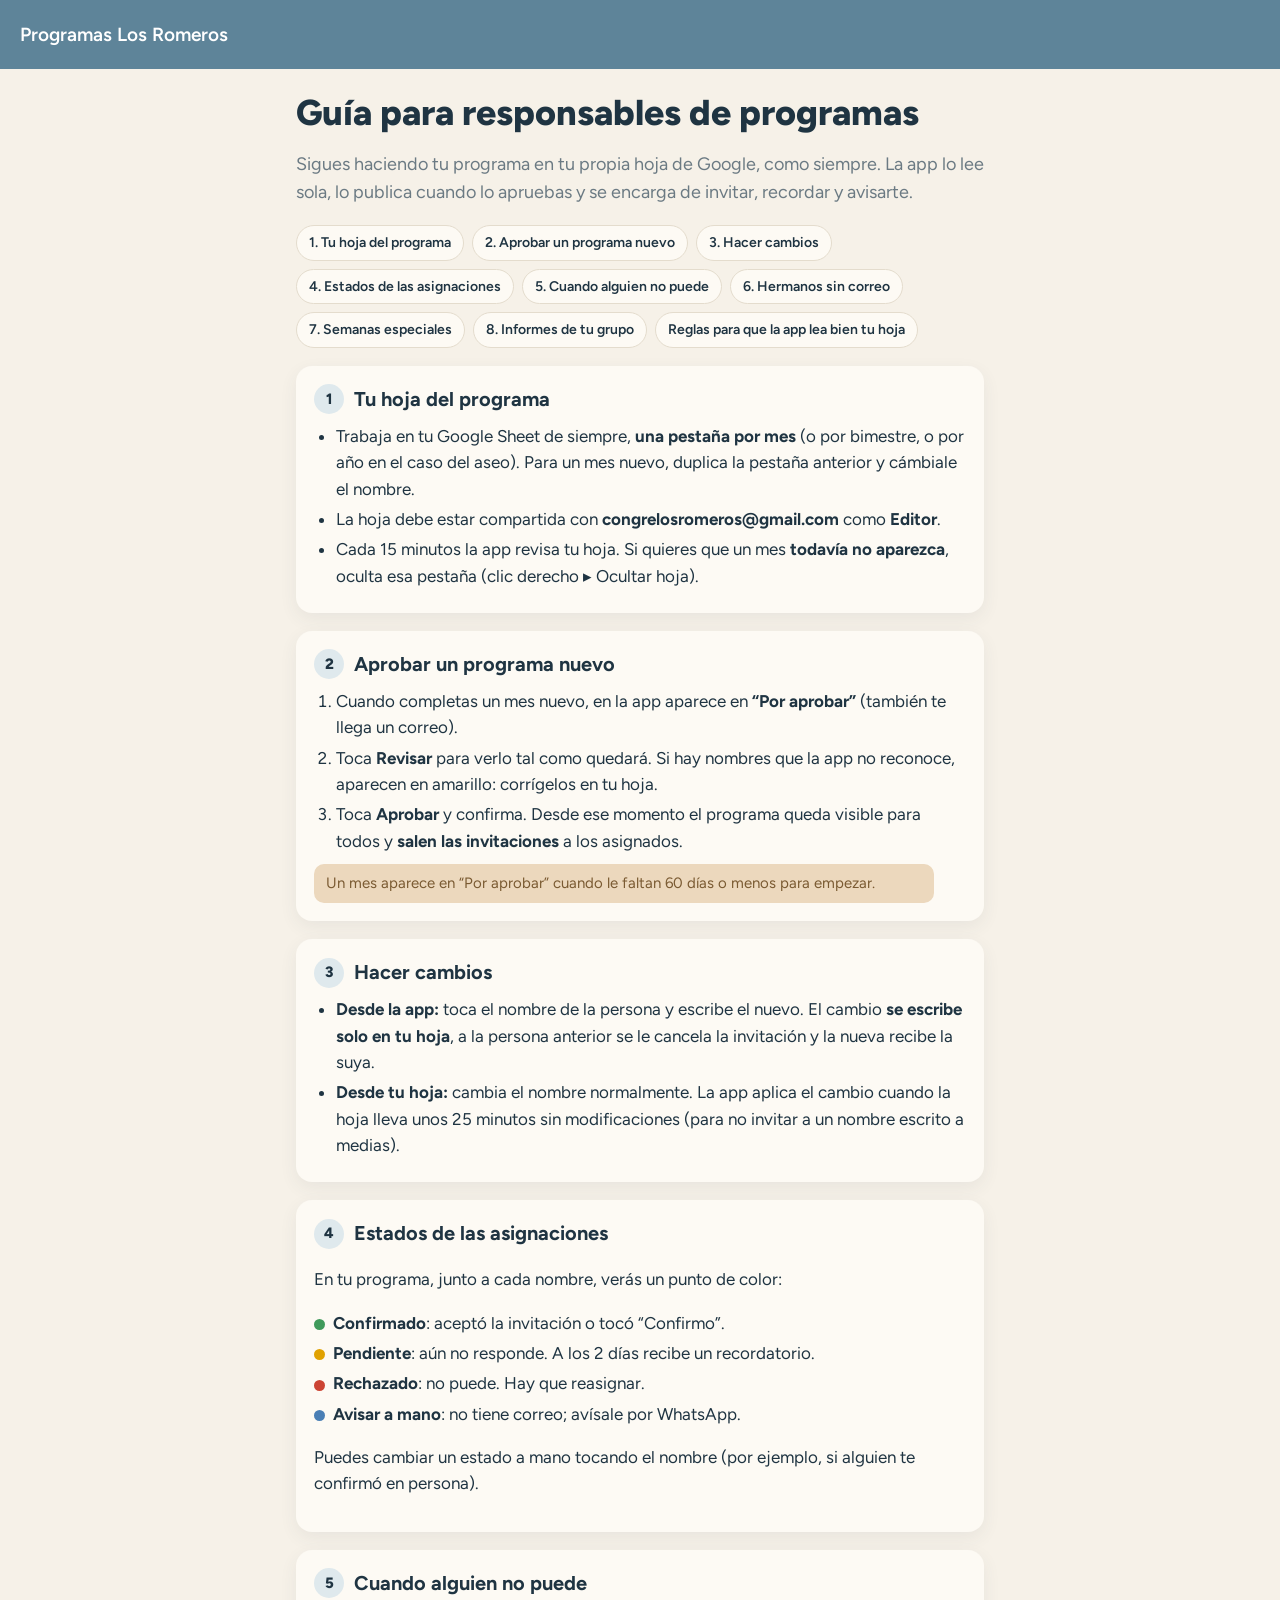
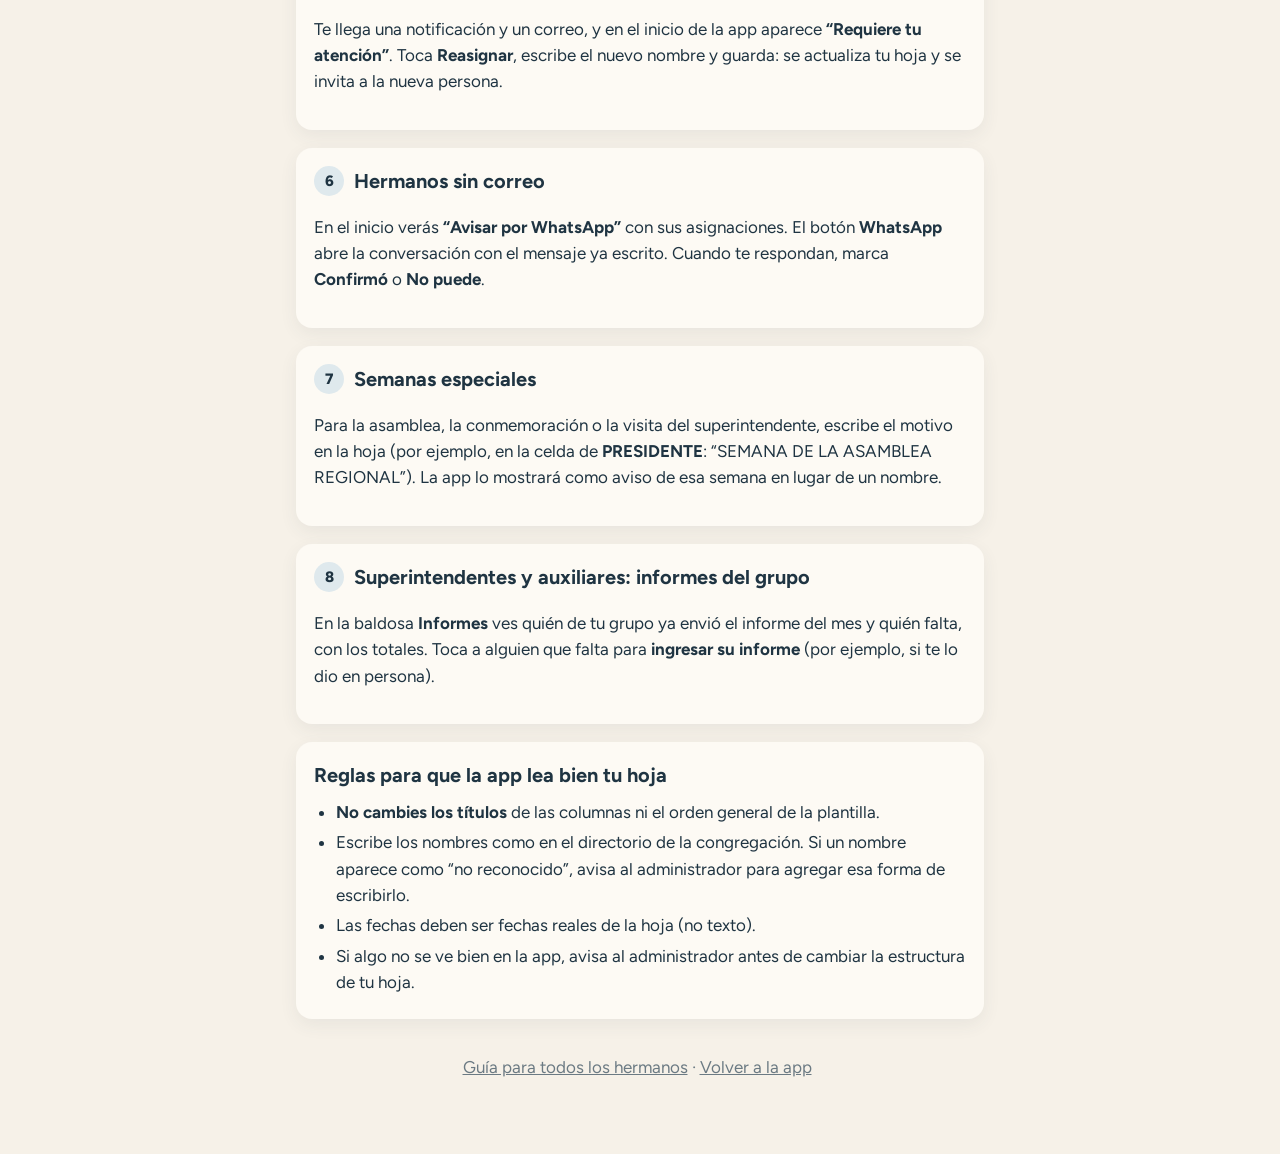
==== web/guia-responsables.html @ 1dd7eee6 "Recordatorio del informe los días 1, 5 y 10; guías para hermanos y responsables Co-Authored-By: Clau" ====
<!doctype html>
<html lang="es">
<head>
  <meta charset="utf-8">
  <meta name="viewport" content="width=device-width, initial-scale=1, viewport-fit=cover">
  <title>Guía para responsables · Programas Los Romeros</title>
  <meta name="robots" content="noindex">
  <link rel="icon" href="icons/icon.svg" type="image/svg+xml">
  <link rel="stylesheet" href="https://fonts.googleapis.com/css2?family=Figtree:wght@400;600;800&display=swap">
  <link rel="stylesheet" href="guia.css">
</head>
<body>
  <header><a href="./">Programas Los Romeros</a></header>
  <main>
    <h1>Guía para responsables de programas</h1>
    <p class="intro">Sigues haciendo tu programa en tu propia hoja de Google, como siempre. La app lo lee sola, lo publica cuando lo apruebas y se encarga de invitar, recordar y avisarte.</p>

    <nav class="indice" aria-label="Contenido">
      <a href="#hoja">1. Tu hoja del programa</a>
      <a href="#aprobar">2. Aprobar un programa nuevo</a>
      <a href="#cambios">3. Hacer cambios</a>
      <a href="#estados">4. Estados de las asignaciones</a>
      <a href="#rechazos">5. Cuando alguien no puede</a>
      <a href="#whatsapp">6. Hermanos sin correo</a>
      <a href="#especiales">7. Semanas especiales</a>
      <a href="#informes">8. Informes de tu grupo</a>
      <a href="#reglas">Reglas para que la app lea bien tu hoja</a>
    </nav>

    <section id="hoja">
      <h2><span class="n">1</span>Tu hoja del programa</h2>
      <ul>
        <li>Trabaja en tu Google Sheet de siempre, <strong>una pestaña por mes</strong> (o por bimestre, o por año en el caso del aseo). Para un mes nuevo, duplica la pestaña anterior y cámbiale el nombre.</li>
        <li>La hoja debe estar compartida con <strong>congrelosromeros@gmail.com</strong> como <strong>Editor</strong>.</li>
        <li>Cada 15 minutos la app revisa tu hoja. Si quieres que un mes <strong>todavía no aparezca</strong>, oculta esa pestaña (clic derecho ▸ Ocultar hoja).</li>
      </ul>
    </section>

    <section id="aprobar">
      <h2><span class="n">2</span>Aprobar un programa nuevo</h2>
      <ol>
        <li>Cuando completas un mes nuevo, en la app aparece en <strong>“Por aprobar”</strong> (también te llega un correo).</li>
        <li>Toca <strong>Revisar</strong> para verlo tal como quedará. Si hay nombres que la app no reconoce, aparecen en amarillo: corrígelos en tu hoja.</li>
        <li>Toca <strong>Aprobar</strong> y confirma. Desde ese momento el programa queda visible para todos y <strong>salen las invitaciones</strong> a los asignados.</li>
      </ol>
      <p class="nota">Un mes aparece en “Por aprobar” cuando le faltan 60 días o menos para empezar.</p>
    </section>

    <section id="cambios">
      <h2><span class="n">3</span>Hacer cambios</h2>
      <ul>
        <li><strong>Desde la app:</strong> toca el nombre de la persona y escribe el nuevo. El cambio <strong>se escribe solo en tu hoja</strong>, a la persona anterior se le cancela la invitación y la nueva recibe la suya.</li>
        <li><strong>Desde tu hoja:</strong> cambia el nombre normalmente. La app aplica el cambio cuando la hoja lleva unos 25 minutos sin modificaciones (para no invitar a un nombre escrito a medias).</li>
      </ul>
    </section>

    <section id="estados">
      <h2><span class="n">4</span>Estados de las asignaciones</h2>
      <p>En tu programa, junto a cada nombre, verás un punto de color:</p>
      <ul class="estados">
        <li><i class="p ok"></i><strong>Confirmado</strong>: aceptó la invitación o tocó “Confirmo”.</li>
        <li><i class="p pend"></i><strong>Pendiente</strong>: aún no responde. A los 2 días recibe un recordatorio.</li>
        <li><i class="p rech"></i><strong>Rechazado</strong>: no puede. Hay que reasignar.</li>
        <li><i class="p manual"></i><strong>Avisar a mano</strong>: no tiene correo; avísale por WhatsApp.</li>
      </ul>
      <p>Puedes cambiar un estado a mano tocando el nombre (por ejemplo, si alguien te confirmó en persona).</p>
    </section>

    <section id="rechazos">
      <h2><span class="n">5</span>Cuando alguien no puede</h2>
      <p>Te llega una notificación y un correo, y en el inicio de la app aparece <strong>“Requiere tu atención”</strong>. Toca <strong>Reasignar</strong>, escribe el nuevo nombre y guarda: se actualiza tu hoja y se invita a la nueva persona.</p>
    </section>

    <section id="whatsapp">
      <h2><span class="n">6</span>Hermanos sin correo</h2>
      <p>En el inicio verás <strong>“Avisar por WhatsApp”</strong> con sus asignaciones. El botón <strong>WhatsApp</strong> abre la conversación con el mensaje ya escrito. Cuando te respondan, marca <strong>Confirmó</strong> o <strong>No puede</strong>.</p>
    </section>

    <section id="especiales">
      <h2><span class="n">7</span>Semanas especiales</h2>
      <p>Para la asamblea, la conmemoración o la visita del superintendente, escribe el motivo en la hoja (por ejemplo, en la celda de <strong>PRESIDENTE</strong>: “SEMANA DE LA ASAMBLEA REGIONAL”). La app lo mostrará como aviso de esa semana en lugar de un nombre.</p>
    </section>

    <section id="informes">
      <h2><span class="n">8</span>Superintendentes y auxiliares: informes del grupo</h2>
      <p>En la baldosa <strong>Informes</strong> ves quién de tu grupo ya envió el informe del mes y quién falta, con los totales. Toca a alguien que falta para <strong>ingresar su informe</strong> (por ejemplo, si te lo dio en persona).</p>
    </section>

    <section id="reglas">
      <h2>Reglas para que la app lea bien tu hoja</h2>
      <ul>
        <li><strong>No cambies los títulos</strong> de las columnas ni el orden general de la plantilla.</li>
        <li>Escribe los nombres como en el directorio de la congregación. Si un nombre aparece como “no reconocido”, avisa al administrador para agregar esa forma de escribirlo.</li>
        <li>Las fechas deben ser fechas reales de la hoja (no texto).</li>
        <li>Si algo no se ve bien en la app, avisa al administrador antes de cambiar la estructura de tu hoja.</li>
      </ul>
    </section>

    <p class="volver"><a href="guia.html">Guía para todos los hermanos</a> · <a href="./">Volver a la app</a></p>
  </main>
</body>
</html>
---- web/guia.css ----
:root {
  --paper: #f6f1e8; --surface: #fdfaf4; --ink: #1f3442; --muted: #6b7a83; --line: #e4dccd;
  --hero: #5e8499; --soft: #dfe9ed; --beige: #ecd8bd; --beige-ink: #7a5a32;
}
@media (prefers-color-scheme: dark) {
  :root { --paper: #141b20; --surface: #1c252c; --ink: #e8eef2; --muted: #9cabb4; --line: #2d3a44; --hero: #34505f; --soft: #23343e; --beige: #4a3c2a; --beige-ink: #ecd3ae; }
}
* { box-sizing: border-box; }
body { margin: 0; background: var(--paper); color: var(--ink); font-family: "Figtree", system-ui, sans-serif; font-size: 17px; line-height: 1.55; }
header { background: var(--hero); padding: 20px; font-size: 19px; font-weight: 600; }
header a { color: #fff; text-decoration: none; }
main { max-width: 720px; margin: 0 auto; padding: 24px 16px 56px; display: flex; flex-direction: column; gap: 18px; }
h1 { font-size: clamp(28px, 7vw, 36px); font-weight: 800; line-height: 1.1; margin: 0; text-wrap: balance; }
.intro { margin: 0; color: var(--muted); font-size: 18px; max-width: 60ch; }
.indice { display: flex; flex-wrap: wrap; gap: 8px; }
.indice a { background: var(--surface); border: 1px solid var(--line); border-radius: 999px; padding: 6px 12px; font-size: 14px; font-weight: 600; color: var(--ink); text-decoration: none; }
section { background: var(--surface); border-radius: 16px; padding: 18px; box-shadow: 0 6px 18px rgba(55, 70, 80, .07); scroll-margin-top: 12px; }
h2 { margin: 0 0 8px; font-size: 20px; display: flex; align-items: center; gap: 10px; }
h3 { margin: 0 0 4px; font-size: 16px; }
.n { width: 30px; height: 30px; border-radius: 50%; background: var(--soft); display: inline-grid; place-items: center; font-size: 15px; font-weight: 800; flex: none; }
p, li { max-width: 62ch; }
ol, ul { padding-left: 22px; margin: 6px 0; }
li { margin: 4px 0; }
.nota { background: var(--beige); color: var(--beige-ink); border-radius: 10px; padding: 8px 12px; font-size: 15px; margin: 10px 0 0; }
.dos { display: grid; grid-template-columns: 1fr; gap: 10px; }
@media (min-width: 600px) { .dos { grid-template-columns: 1fr 1fr; } }
.caja { border: 1px solid var(--line); border-radius: 12px; padding: 12px 14px; }
.estados { list-style: none; padding: 0; }
.p { display: inline-block; width: 11px; height: 11px; border-radius: 50%; margin-right: 8px; vertical-align: middle; }
.p.ok { background: #3f9a5a; } .p.pend { background: #e0a100; } .p.rech { background: #cc4433; } .p.manual { background: #4a7fb5; }
.volver { text-align: center; color: var(--muted); }
.volver a { color: inherit; }
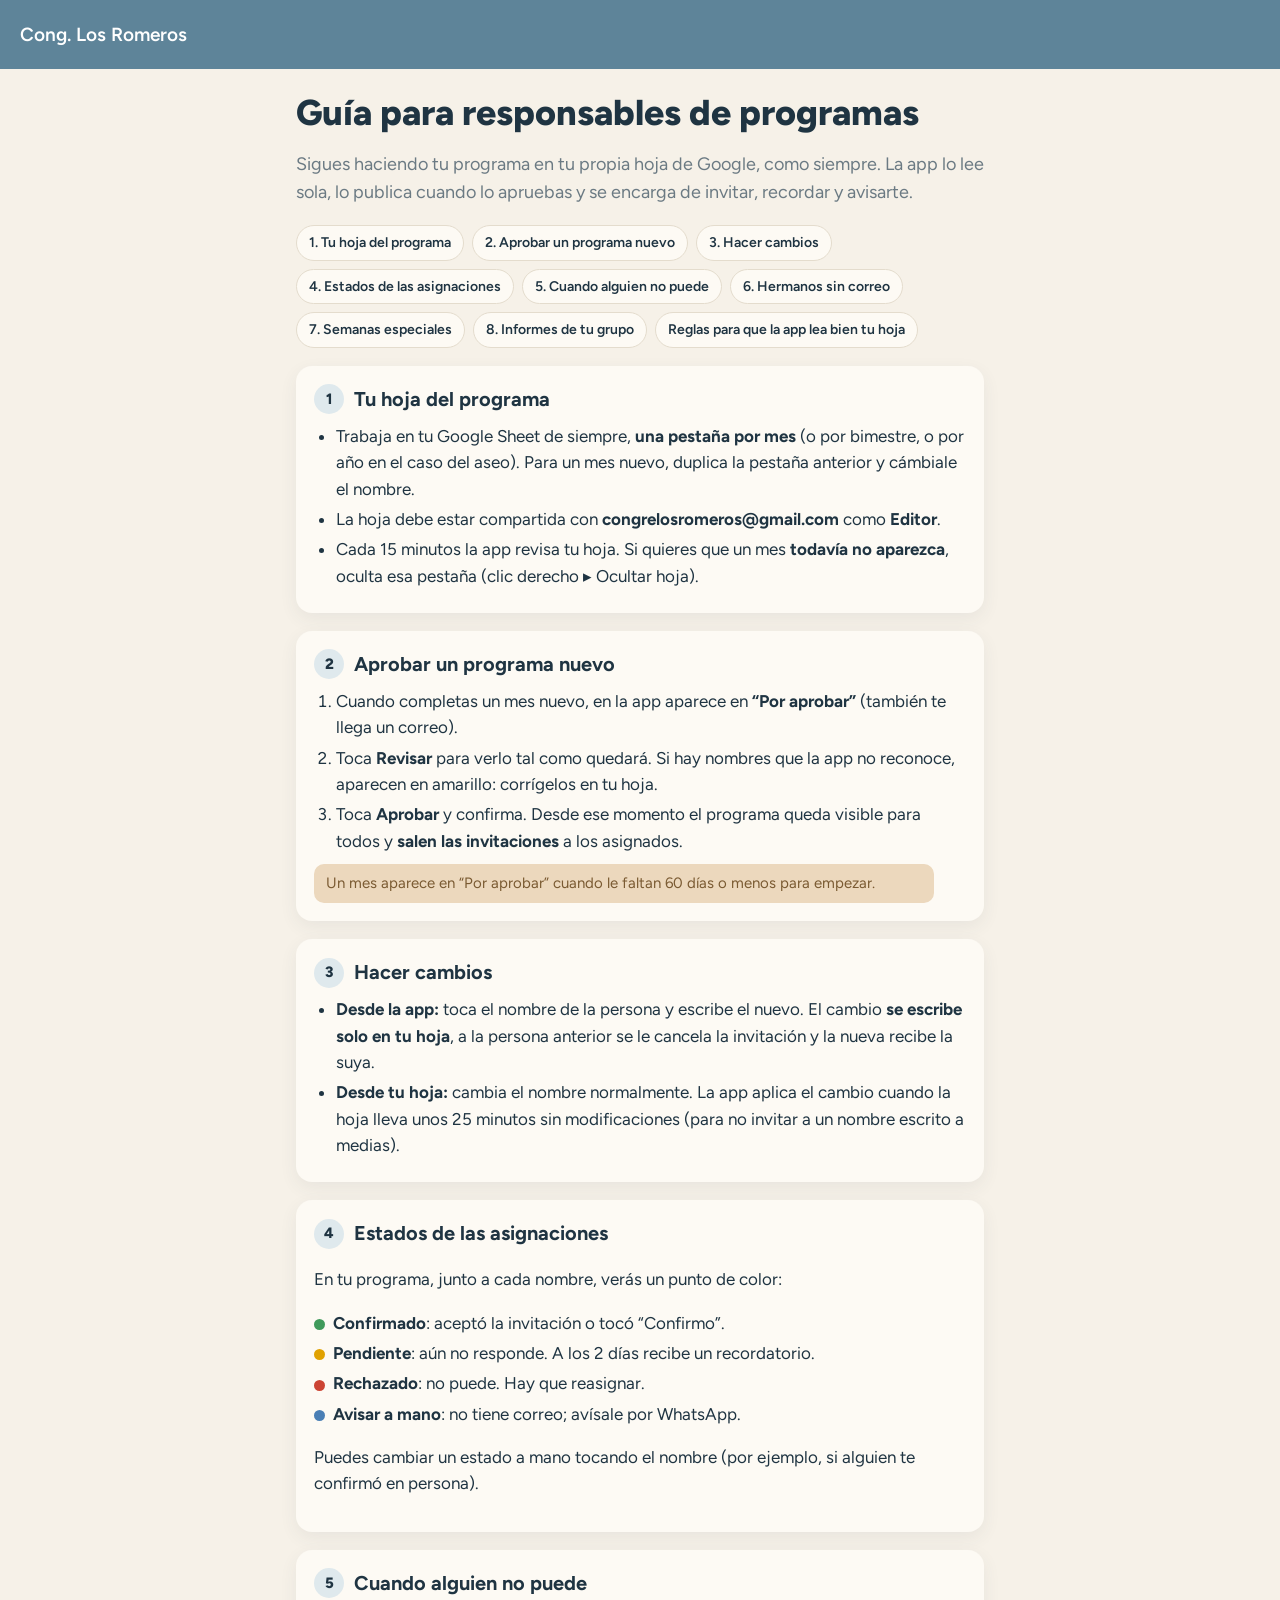
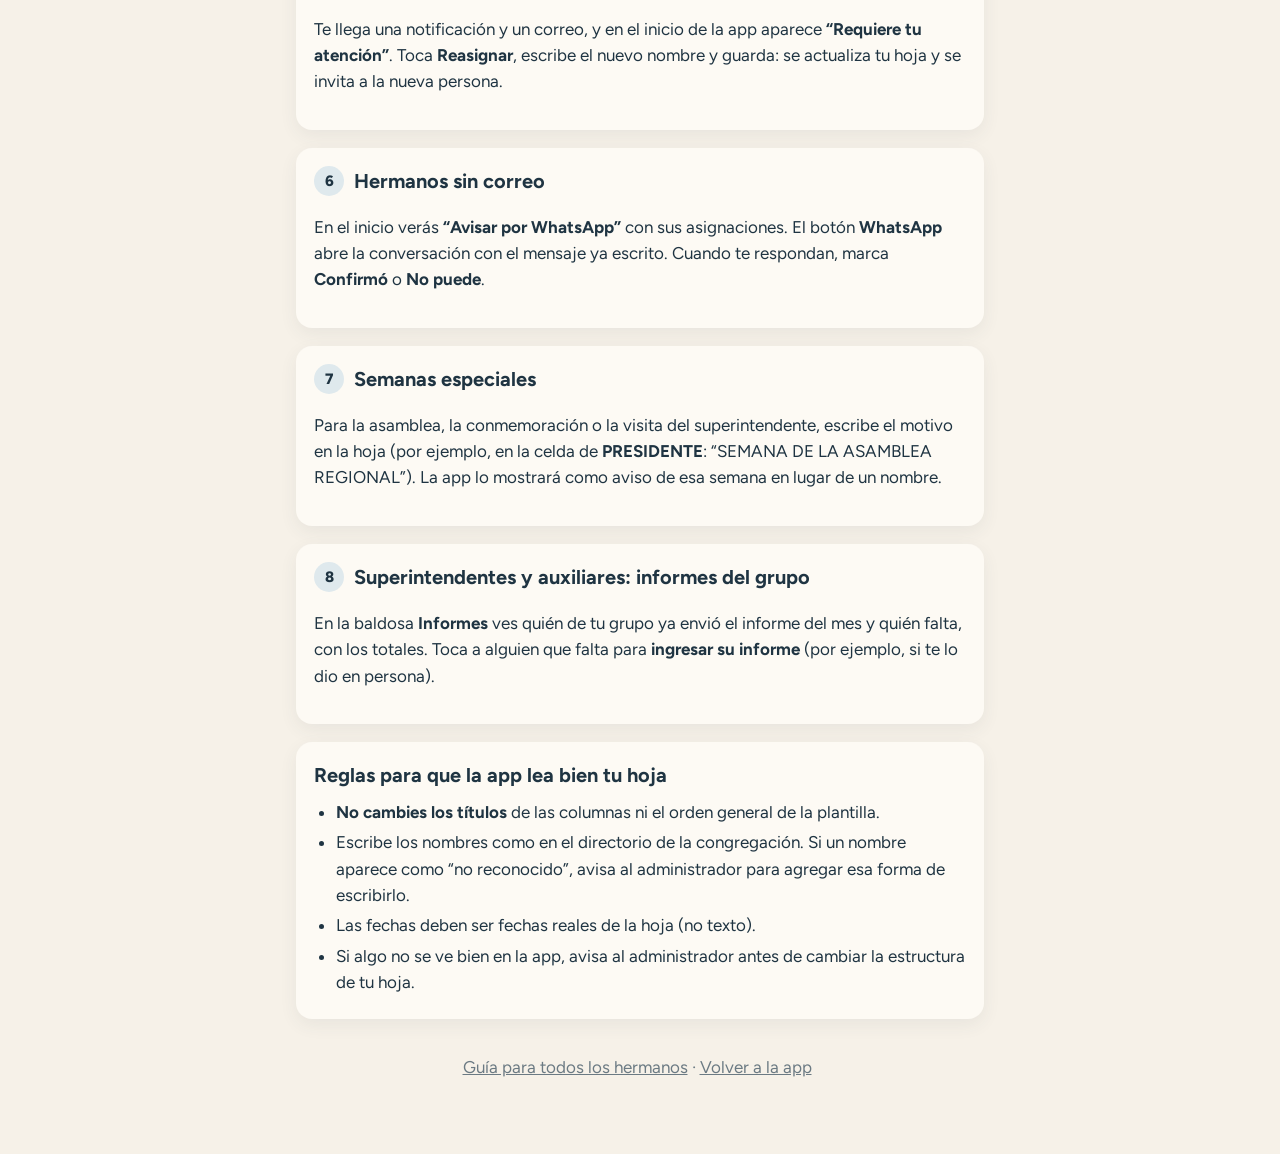
==== commit 953d0900: "Nombre de la app: Cong. Los Romeros Co-Authored-By: Claude Opus 5.5 <noreply@anthropic.com>" ====
--- a/web/guia-responsables.html
+++ b/web/guia-responsables.html
@@ -3,14 +3,14 @@
 <head>
   <meta charset="utf-8">
   <meta name="viewport" content="width=device-width, initial-scale=1, viewport-fit=cover">
-  <title>Guía para responsables · Programas Los Romeros</title>
+  <title>Guía para responsables · Cong. Los Romeros</title>
   <meta name="robots" content="noindex">
   <link rel="icon" href="icons/icon.svg" type="image/svg+xml">
   <link rel="stylesheet" href="https://fonts.googleapis.com/css2?family=Figtree:wght@400;600;800&display=swap">
   <link rel="stylesheet" href="guia.css">
 </head>
 <body>
-  <header><a href="./">Programas Los Romeros</a></header>
+  <header><a href="./">Cong. Los Romeros</a></header>
   <main>
     <h1>Guía para responsables de programas</h1>
     <p class="intro">Sigues haciendo tu programa en tu propia hoja de Google, como siempre. La app lo lee sola, lo publica cuando lo apruebas y se encarga de invitar, recordar y avisarte.</p>
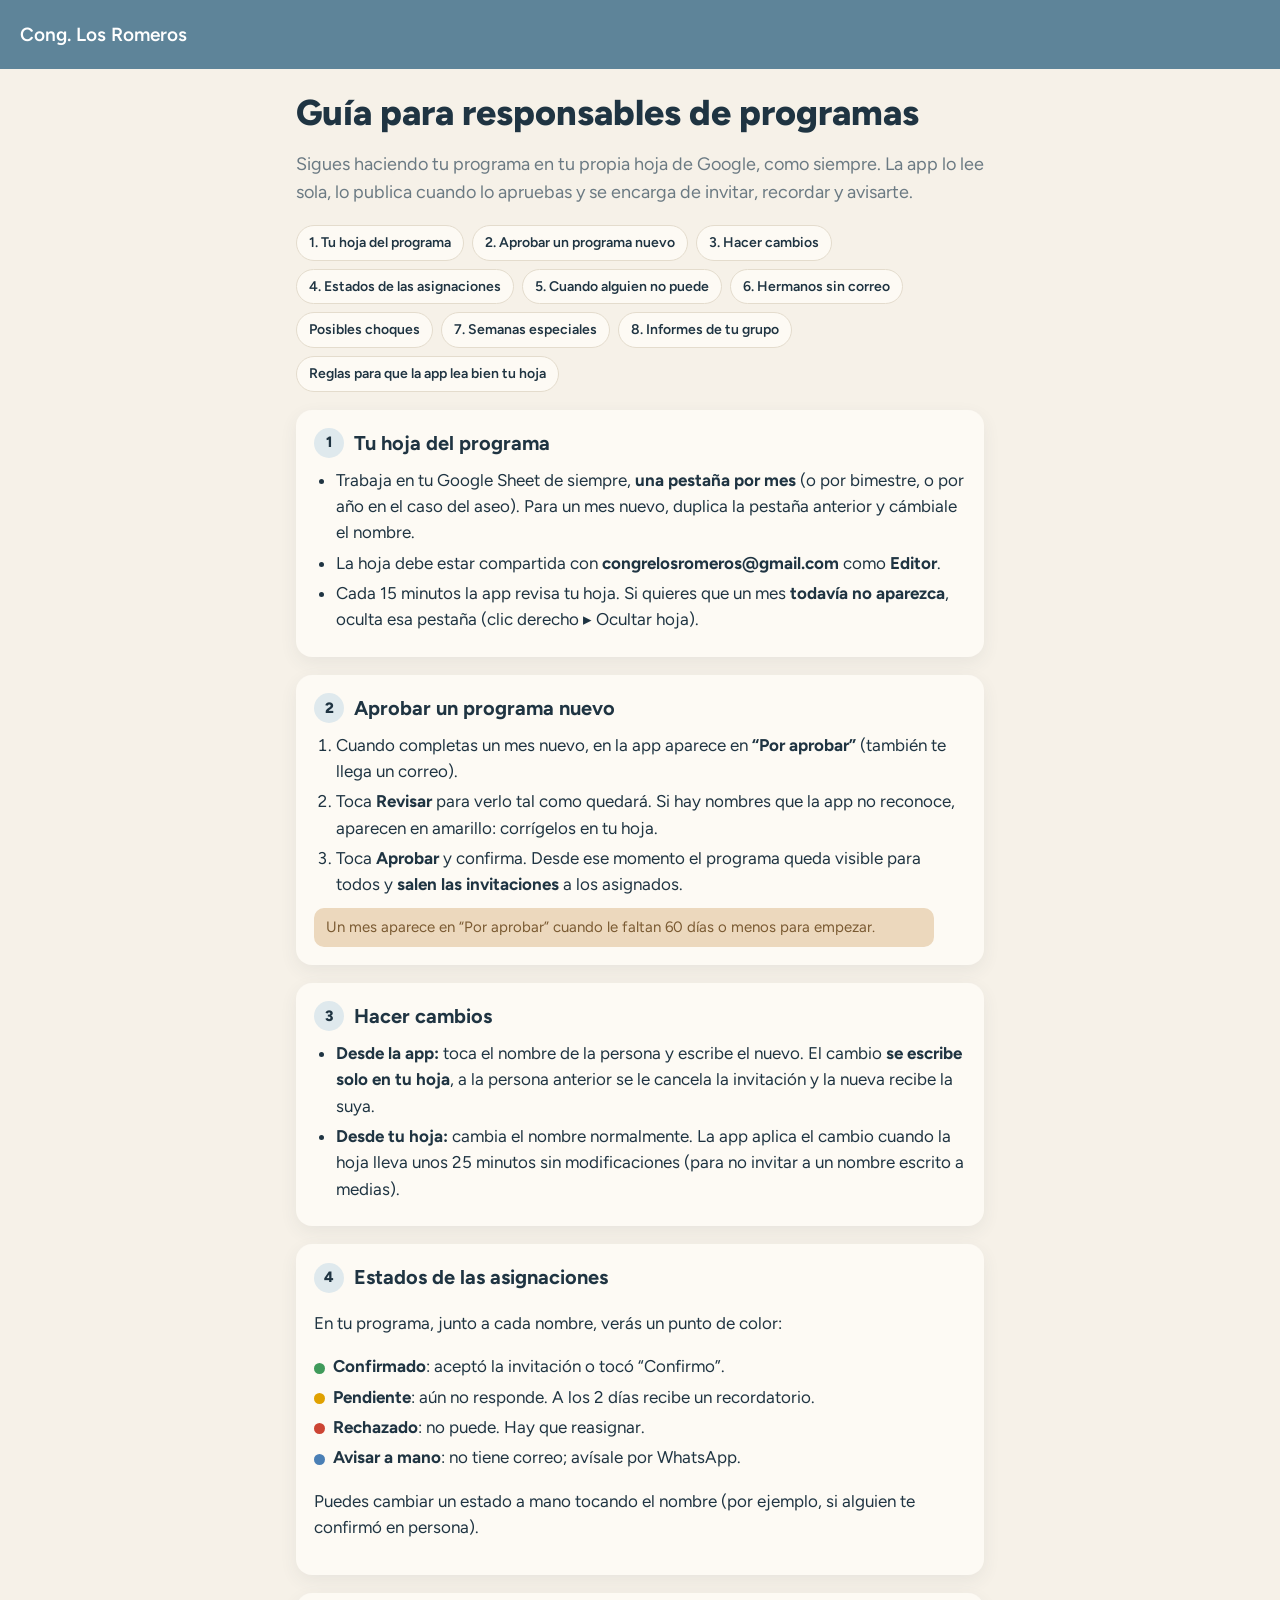
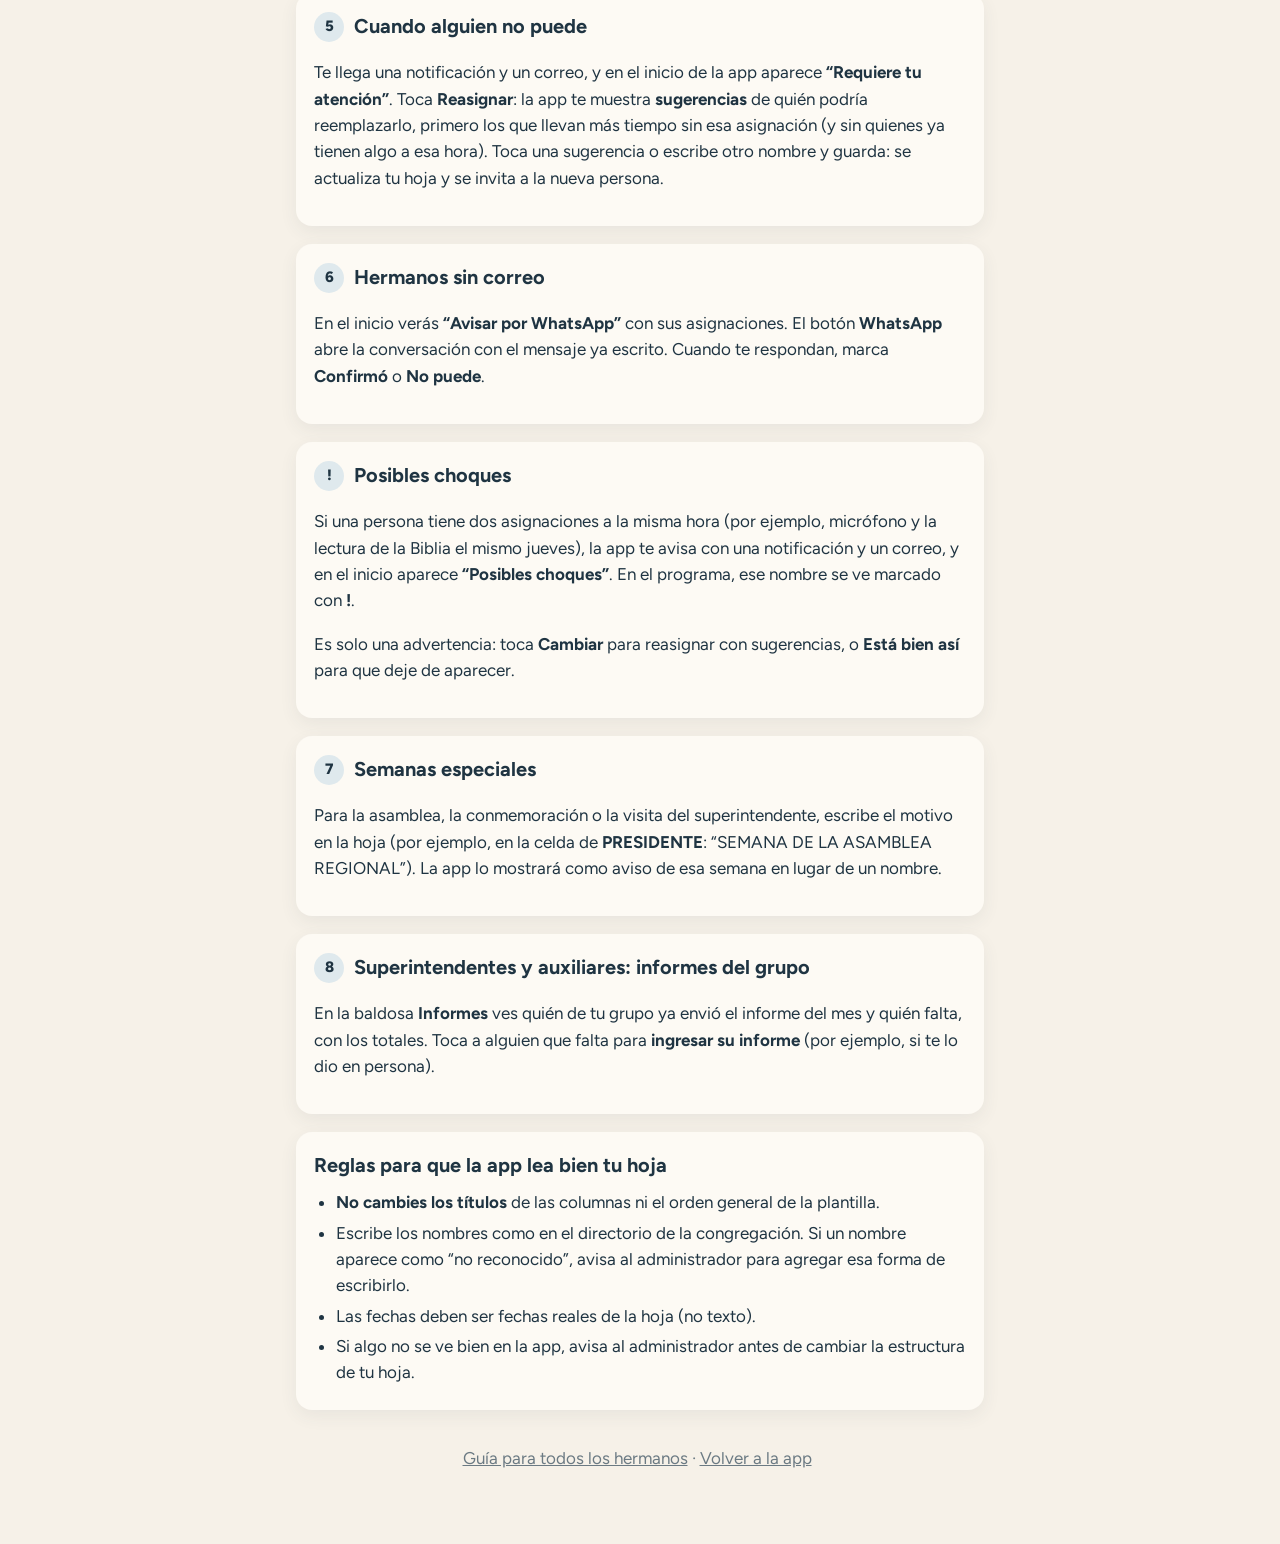
==== commit 21306de8: "Choques de asignaciones (aviso a responsables) y sugerencias de reemplazo por orden de participación" ====
--- a/web/guia-responsables.html
+++ b/web/guia-responsables.html
@@ -22,6 +22,7 @@
       <a href="#estados">4. Estados de las asignaciones</a>
       <a href="#rechazos">5. Cuando alguien no puede</a>
       <a href="#whatsapp">6. Hermanos sin correo</a>
+      <a href="#choques">Posibles choques</a>
       <a href="#especiales">7. Semanas especiales</a>
       <a href="#informes">8. Informes de tu grupo</a>
       <a href="#reglas">Reglas para que la app lea bien tu hoja</a>
@@ -68,12 +69,18 @@
 
     <section id="rechazos">
       <h2><span class="n">5</span>Cuando alguien no puede</h2>
-      <p>Te llega una notificación y un correo, y en el inicio de la app aparece <strong>“Requiere tu atención”</strong>. Toca <strong>Reasignar</strong>, escribe el nuevo nombre y guarda: se actualiza tu hoja y se invita a la nueva persona.</p>
+      <p>Te llega una notificación y un correo, y en el inicio de la app aparece <strong>“Requiere tu atención”</strong>. Toca <strong>Reasignar</strong>: la app te muestra <strong>sugerencias</strong> de quién podría reemplazarlo, primero los que llevan más tiempo sin esa asignación (y sin quienes ya tienen algo a esa hora). Toca una sugerencia o escribe otro nombre y guarda: se actualiza tu hoja y se invita a la nueva persona.</p>
     </section>
 
     <section id="whatsapp">
       <h2><span class="n">6</span>Hermanos sin correo</h2>
       <p>En el inicio verás <strong>“Avisar por WhatsApp”</strong> con sus asignaciones. El botón <strong>WhatsApp</strong> abre la conversación con el mensaje ya escrito. Cuando te respondan, marca <strong>Confirmó</strong> o <strong>No puede</strong>.</p>
+    </section>
+
+    <section id="choques">
+      <h2><span class="n">!</span>Posibles choques</h2>
+      <p>Si una persona tiene dos asignaciones a la misma hora (por ejemplo, micrófono y la lectura de la Biblia el mismo jueves), la app te avisa con una notificación y un correo, y en el inicio aparece <strong>“Posibles choques”</strong>. En el programa, ese nombre se ve marcado con <strong>!</strong>.</p>
+      <p>Es solo una advertencia: toca <strong>Cambiar</strong> para reasignar con sugerencias, o <strong>Está bien así</strong> para que deje de aparecer.</p>
     </section>
 
     <section id="especiales">
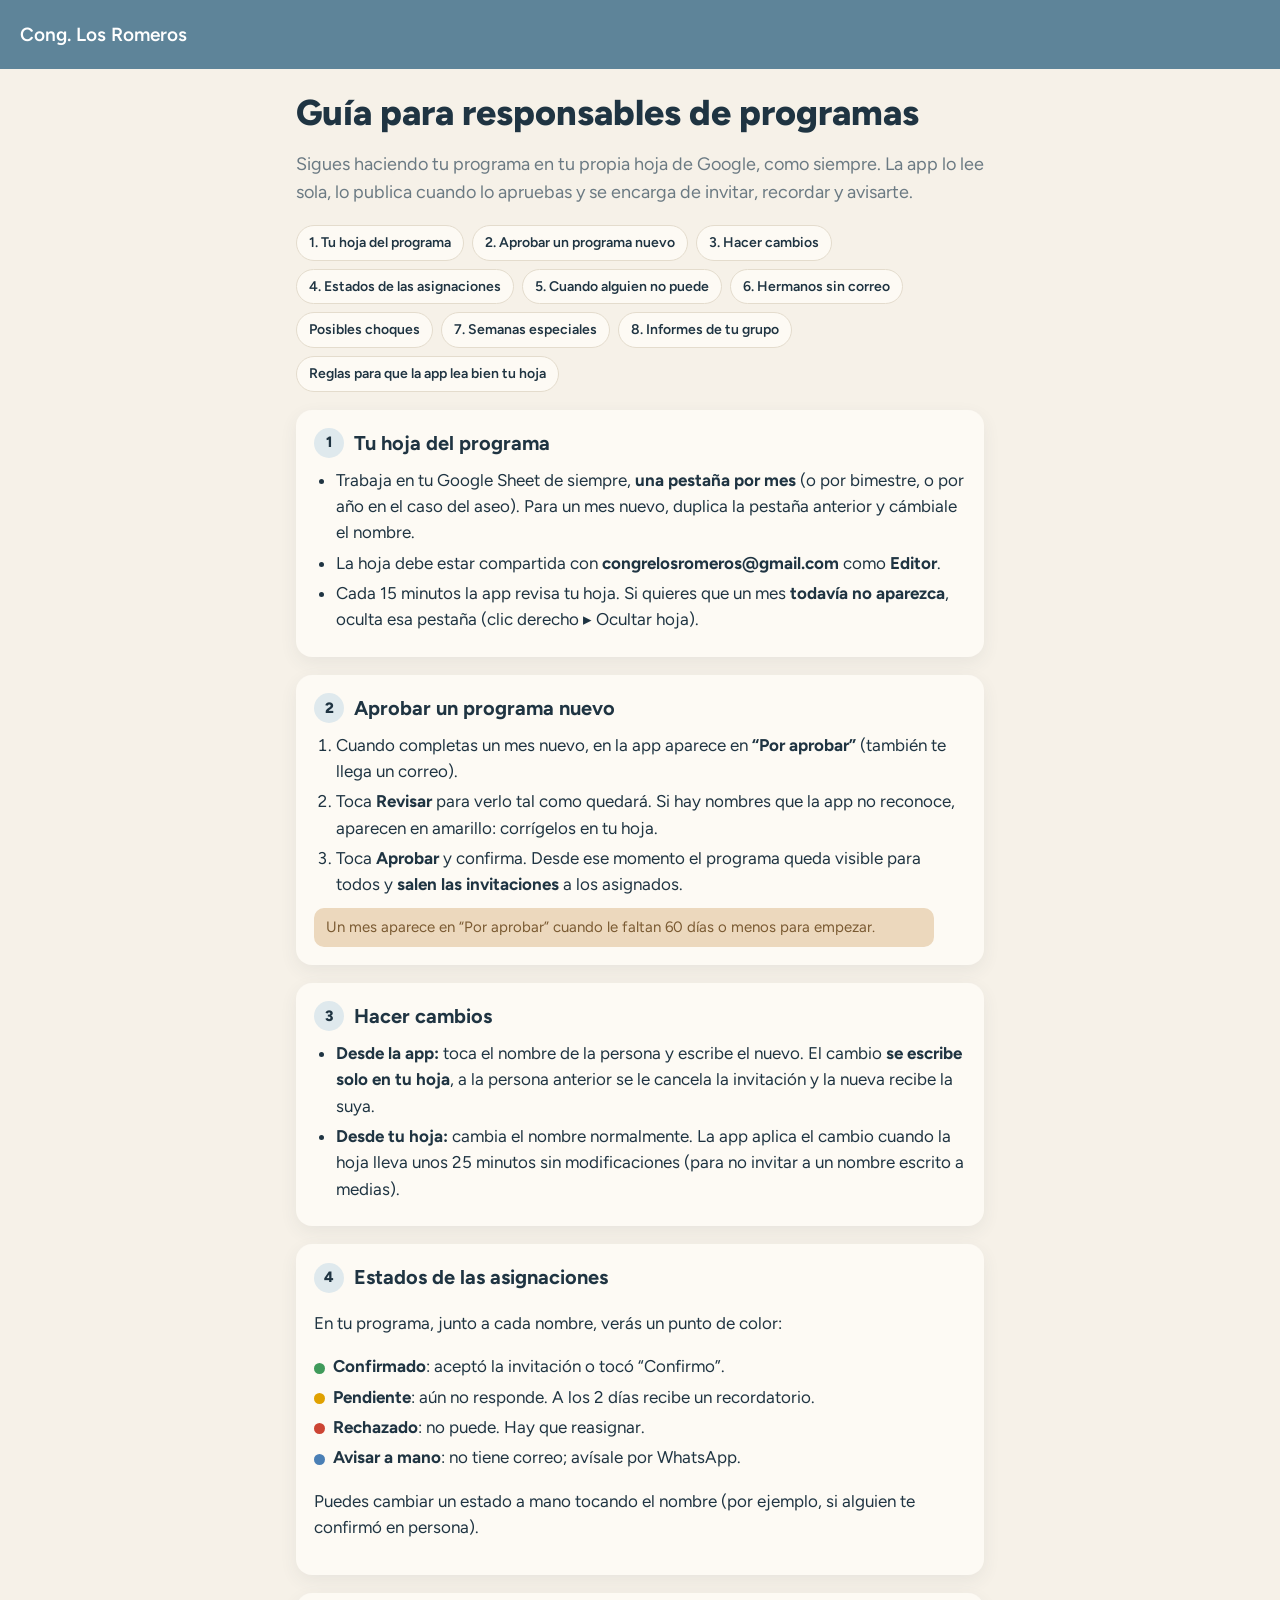
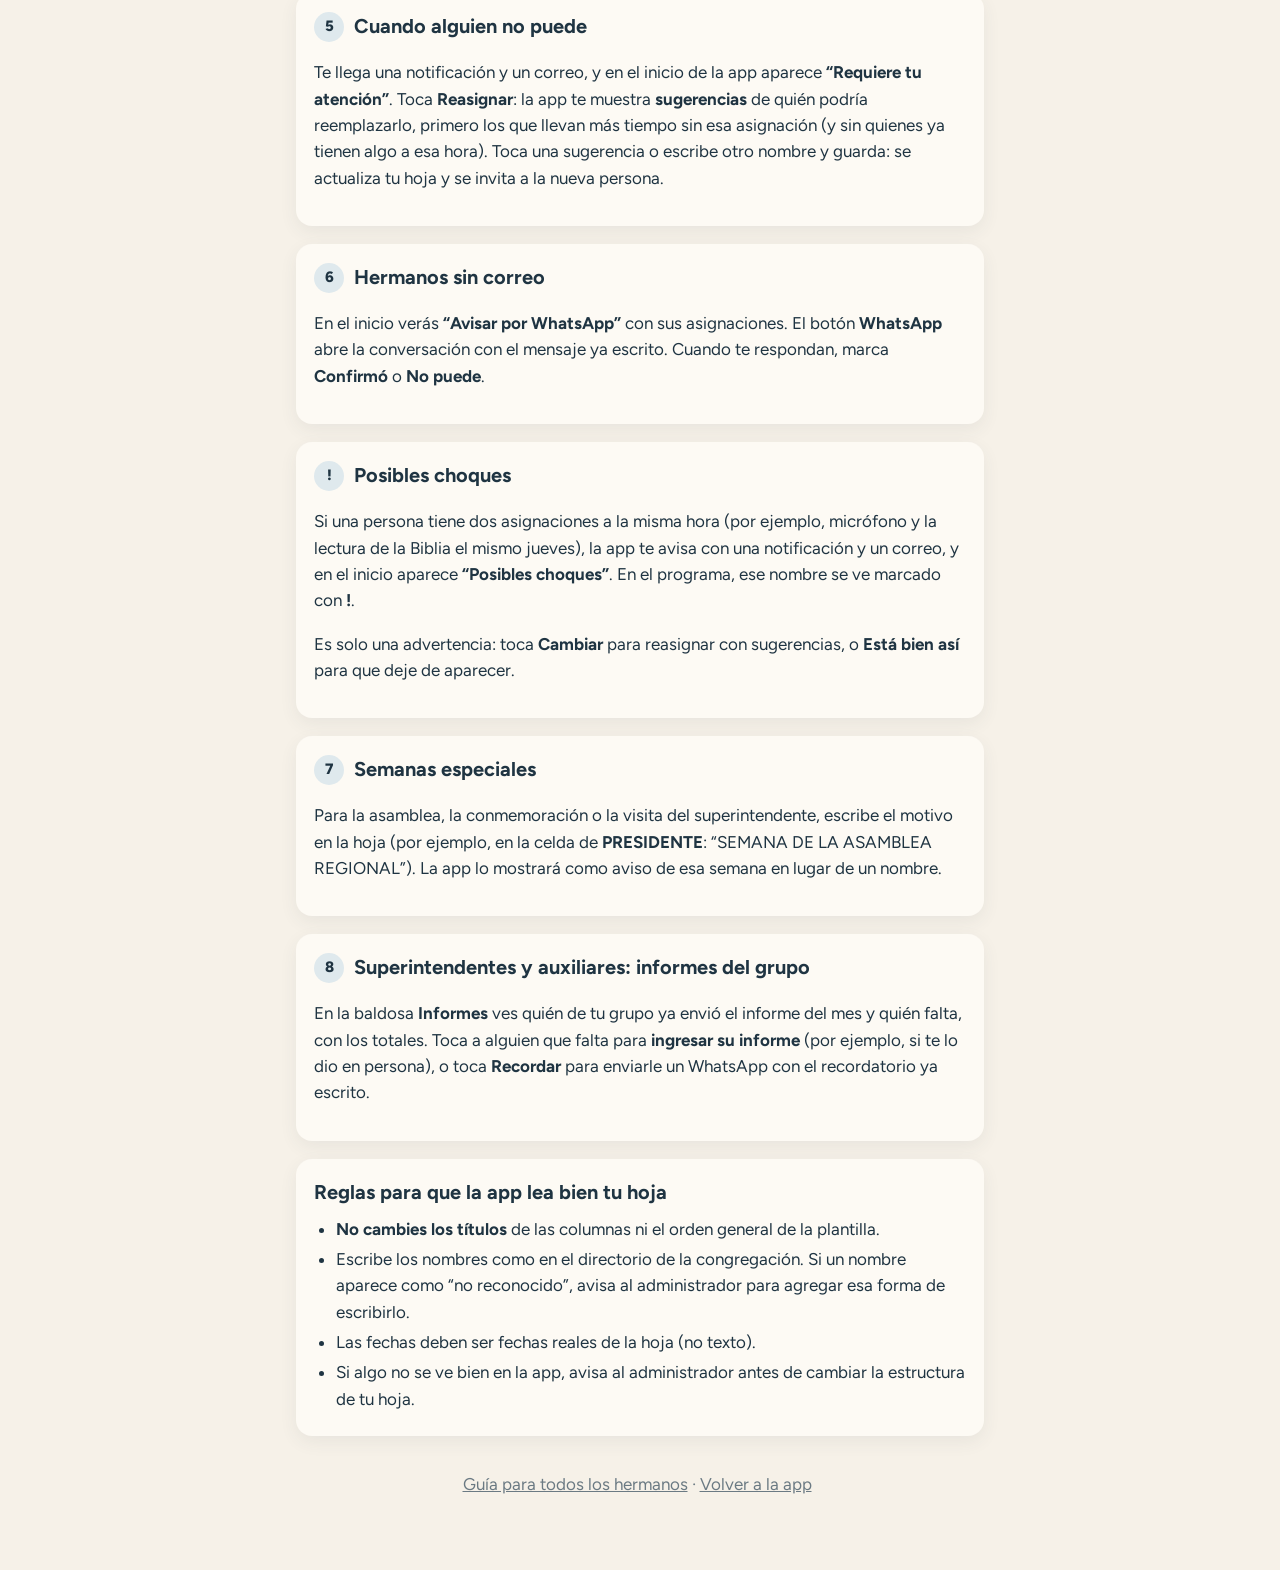
==== commit 6caecce7: "Ver todas mis asignaciones con Confirmo / No puedo; recordar el informe por WhatsApp Co-Authored-By:" ====
--- a/web/guia-responsables.html
+++ b/web/guia-responsables.html
@@ -90,7 +90,7 @@
 
     <section id="informes">
       <h2><span class="n">8</span>Superintendentes y auxiliares: informes del grupo</h2>
-      <p>En la baldosa <strong>Informes</strong> ves quién de tu grupo ya envió el informe del mes y quién falta, con los totales. Toca a alguien que falta para <strong>ingresar su informe</strong> (por ejemplo, si te lo dio en persona).</p>
+      <p>En la baldosa <strong>Informes</strong> ves quién de tu grupo ya envió el informe del mes y quién falta, con los totales. Toca a alguien que falta para <strong>ingresar su informe</strong> (por ejemplo, si te lo dio en persona), o toca <strong>Recordar</strong> para enviarle un WhatsApp con el recordatorio ya escrito.</p>
     </section>
 
     <section id="reglas">
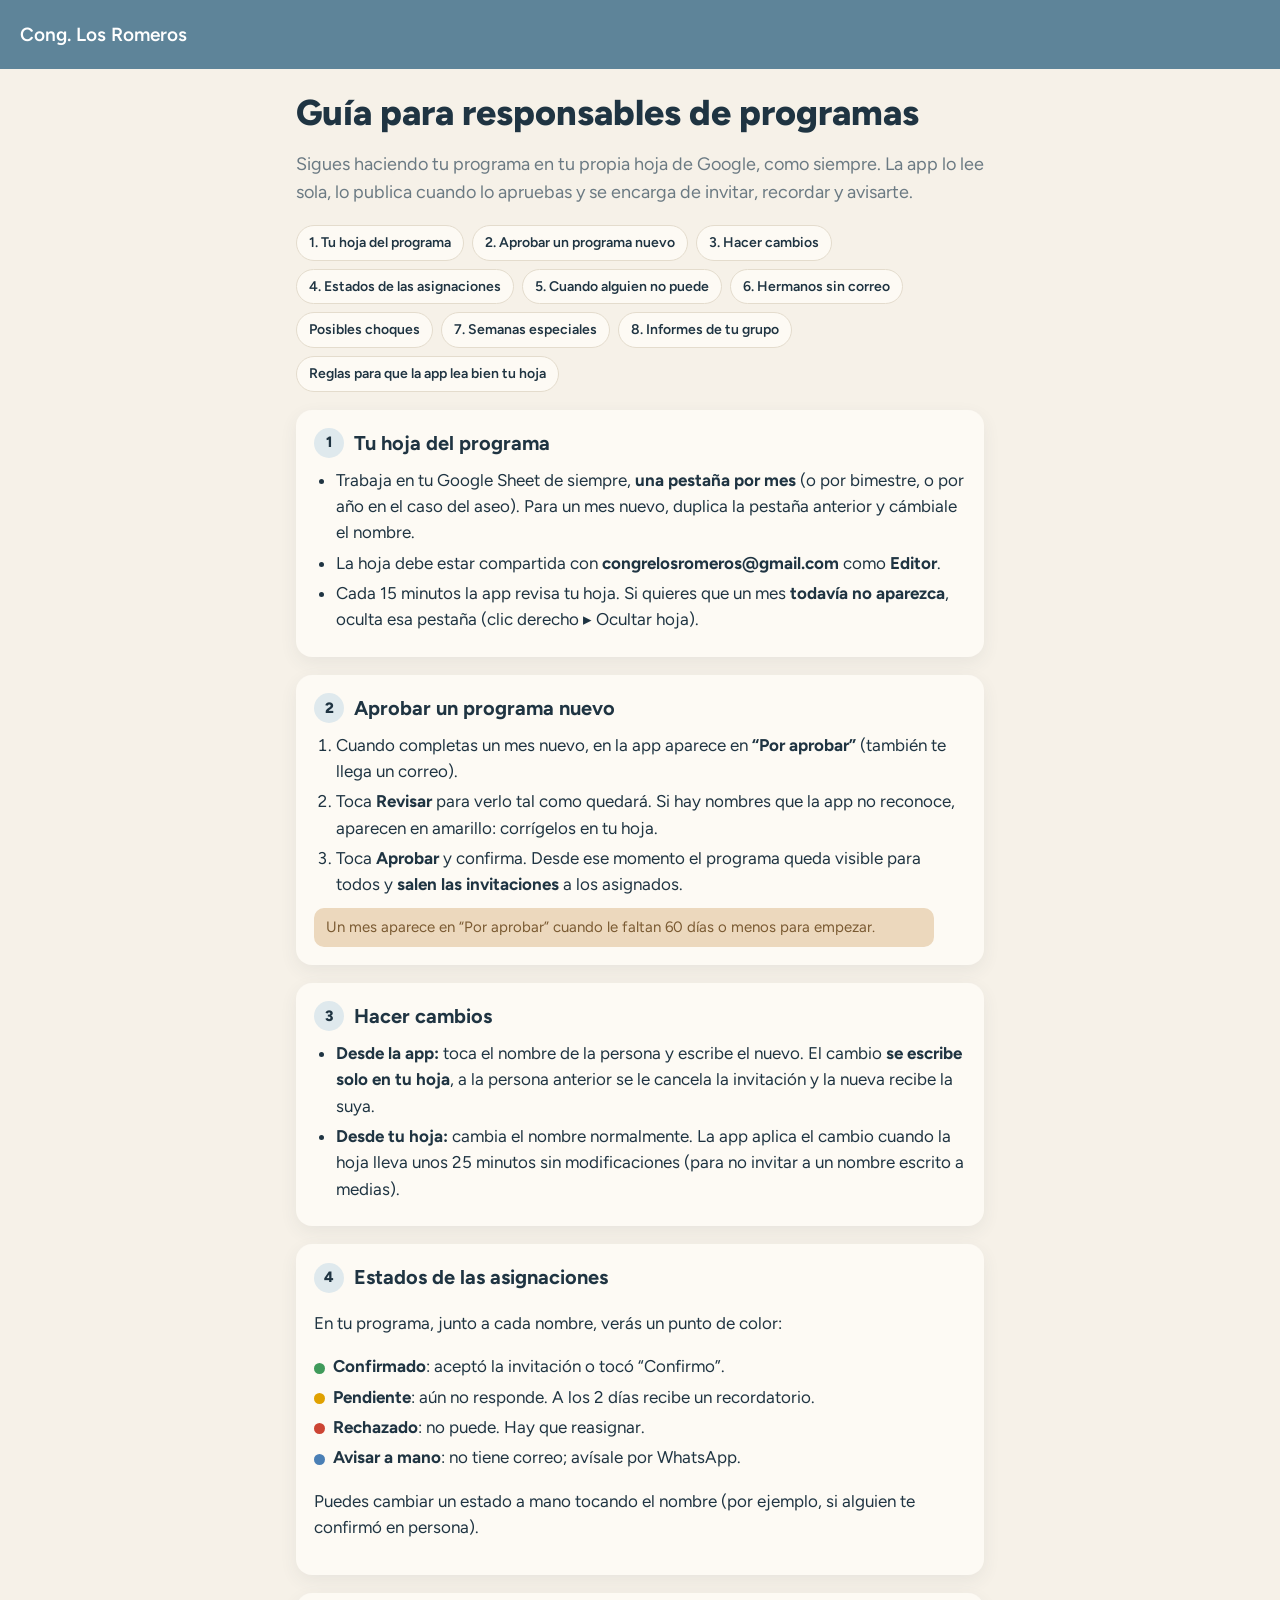
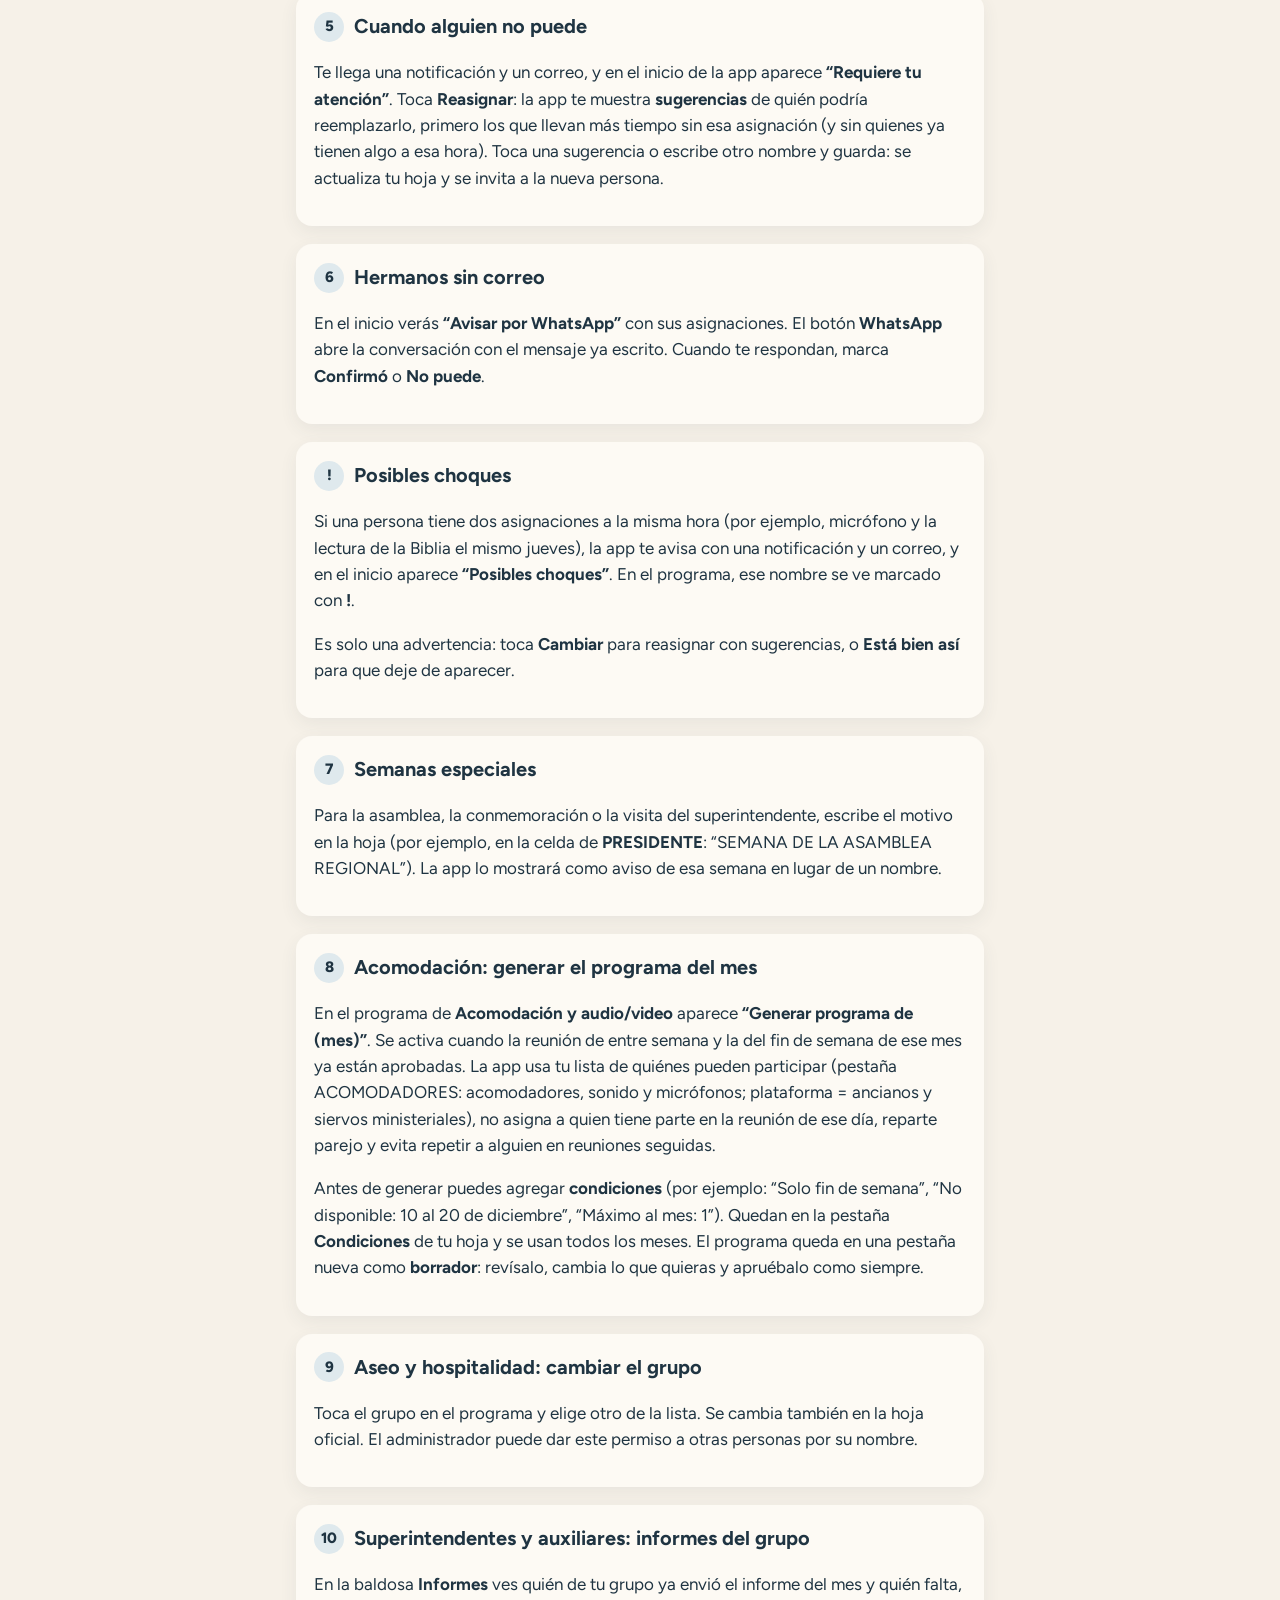
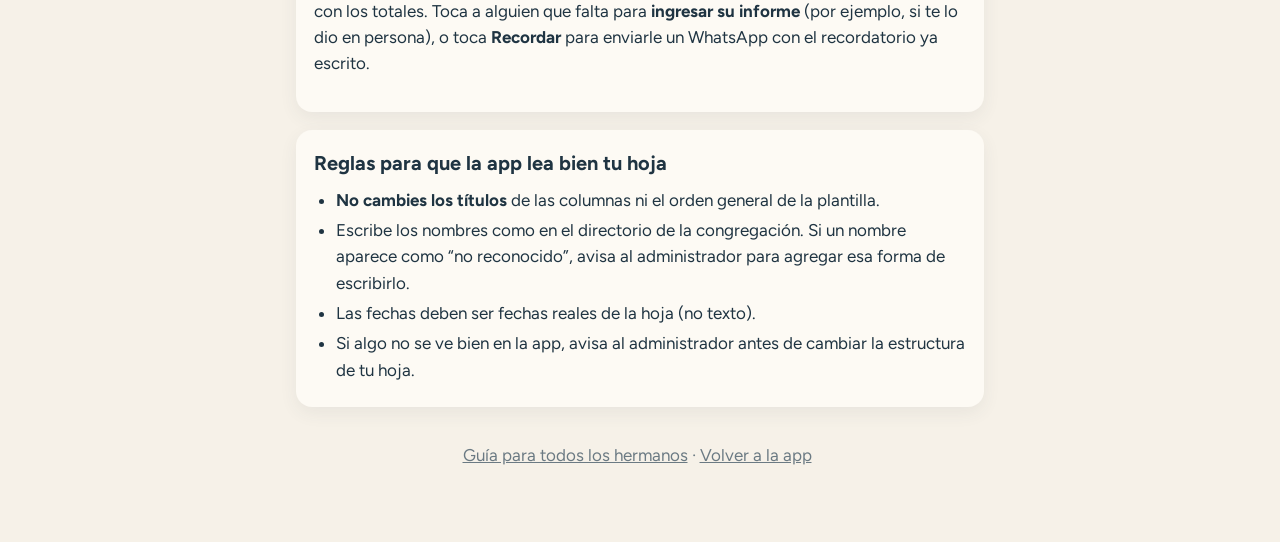
==== commit b1fe1551: "v43: aseo por grupo, casas de predicación, dueños de casa, registro en el territorio y generar acomo" ====
--- a/web/guia-responsables.html
+++ b/web/guia-responsables.html
@@ -88,8 +88,19 @@
       <p>Para la asamblea, la conmemoración o la visita del superintendente, escribe el motivo en la hoja (por ejemplo, en la celda de <strong>PRESIDENTE</strong>: “SEMANA DE LA ASAMBLEA REGIONAL”). La app lo mostrará como aviso de esa semana en lugar de un nombre.</p>
     </section>
 
+    <section id="generar">
+      <h2><span class="n">8</span>Acomodación: generar el programa del mes</h2>
+      <p>En el programa de <strong>Acomodación y audio/video</strong> aparece <strong>“Generar programa de (mes)”</strong>. Se activa cuando la reunión de entre semana y la del fin de semana de ese mes ya están aprobadas. La app usa tu lista de quiénes pueden participar (pestaña ACOMODADORES: acomodadores, sonido y micrófonos; plataforma = ancianos y siervos ministeriales), no asigna a quien tiene parte en la reunión de ese día, reparte parejo y evita repetir a alguien en reuniones seguidas.</p>
+      <p>Antes de generar puedes agregar <strong>condiciones</strong> (por ejemplo: “Solo fin de semana”, “No disponible: 10 al 20 de diciembre”, “Máximo al mes: 1”). Quedan en la pestaña <strong>Condiciones</strong> de tu hoja y se usan todos los meses. El programa queda en una pestaña nueva como <strong>borrador</strong>: revísalo, cambia lo que quieras y apruébalo como siempre.</p>
+    </section>
+
+    <section id="aseo">
+      <h2><span class="n">9</span>Aseo y hospitalidad: cambiar el grupo</h2>
+      <p>Toca el grupo en el programa y elige otro de la lista. Se cambia también en la hoja oficial. El administrador puede dar este permiso a otras personas por su nombre.</p>
+    </section>
+
     <section id="informes">
-      <h2><span class="n">8</span>Superintendentes y auxiliares: informes del grupo</h2>
+      <h2><span class="n">10</span>Superintendentes y auxiliares: informes del grupo</h2>
       <p>En la baldosa <strong>Informes</strong> ves quién de tu grupo ya envió el informe del mes y quién falta, con los totales. Toca a alguien que falta para <strong>ingresar su informe</strong> (por ejemplo, si te lo dio en persona), o toca <strong>Recordar</strong> para enviarle un WhatsApp con el recordatorio ya escrito.</p>
     </section>
 
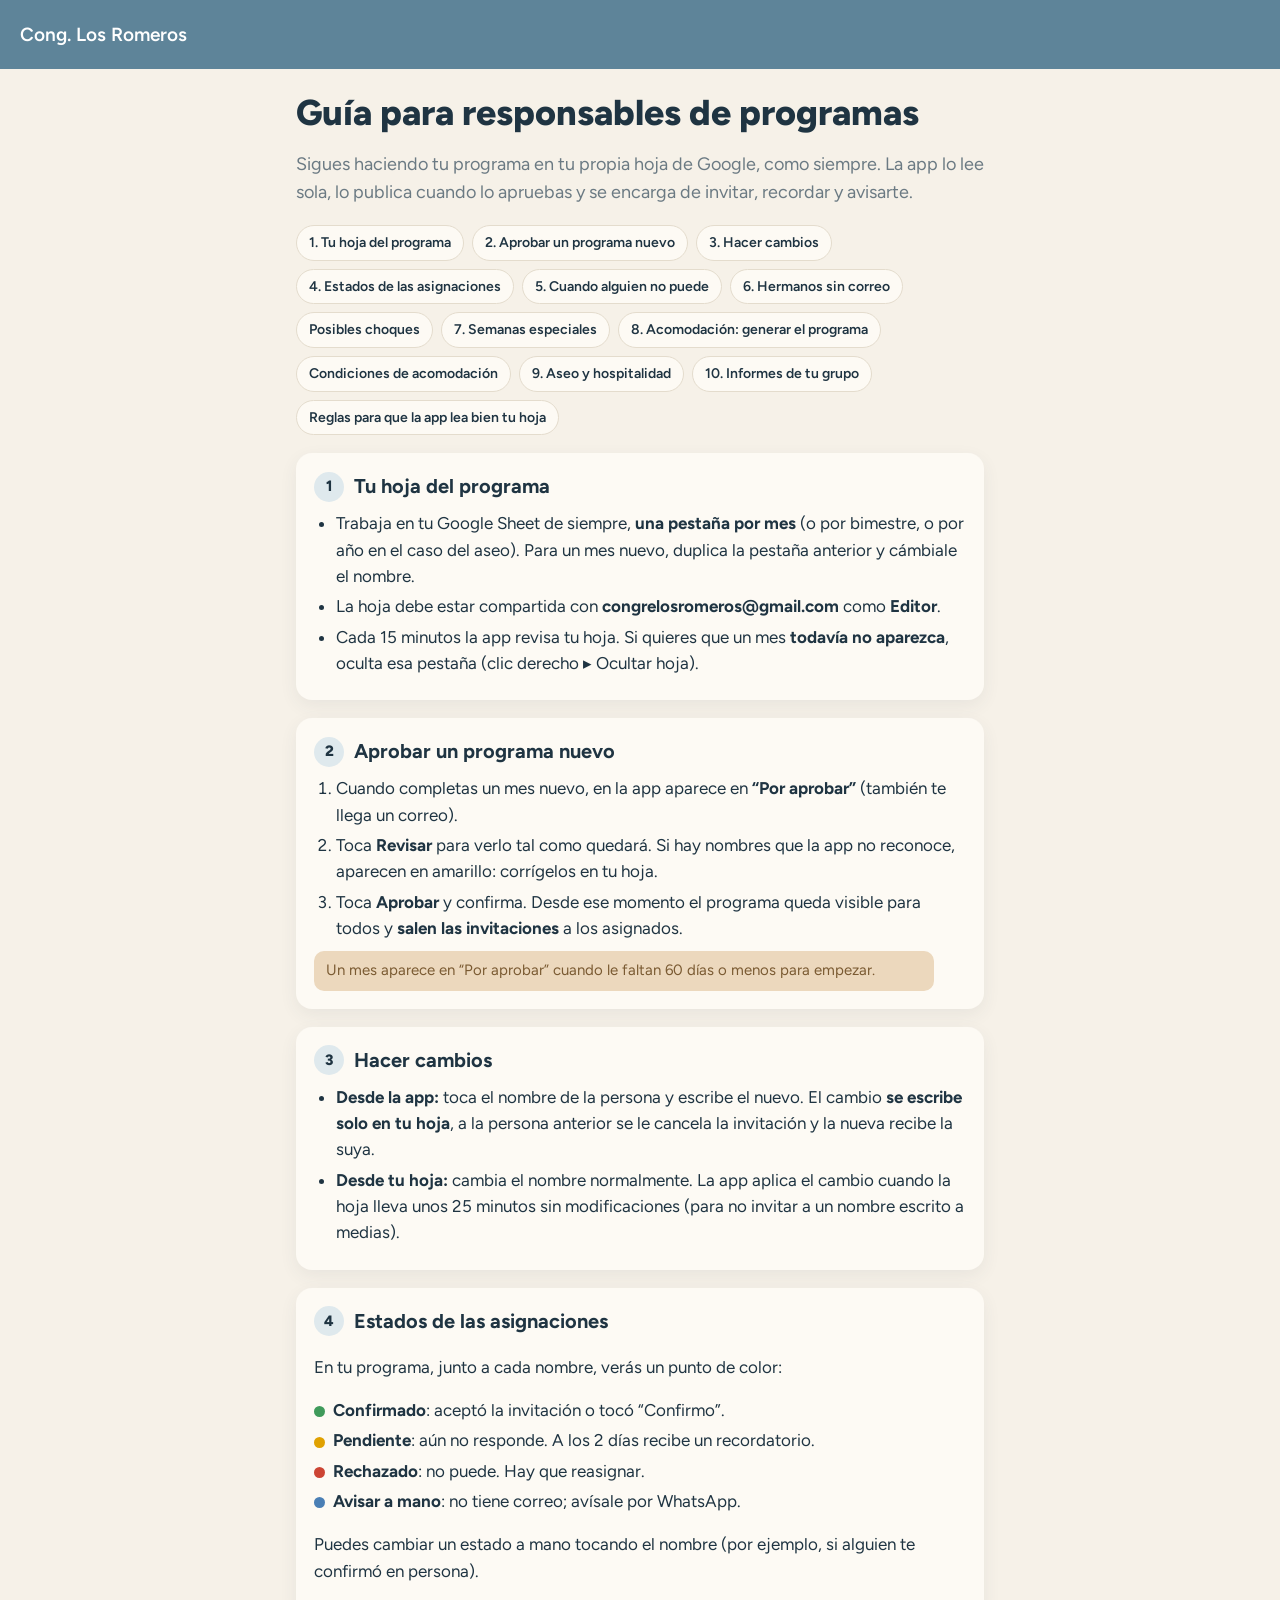
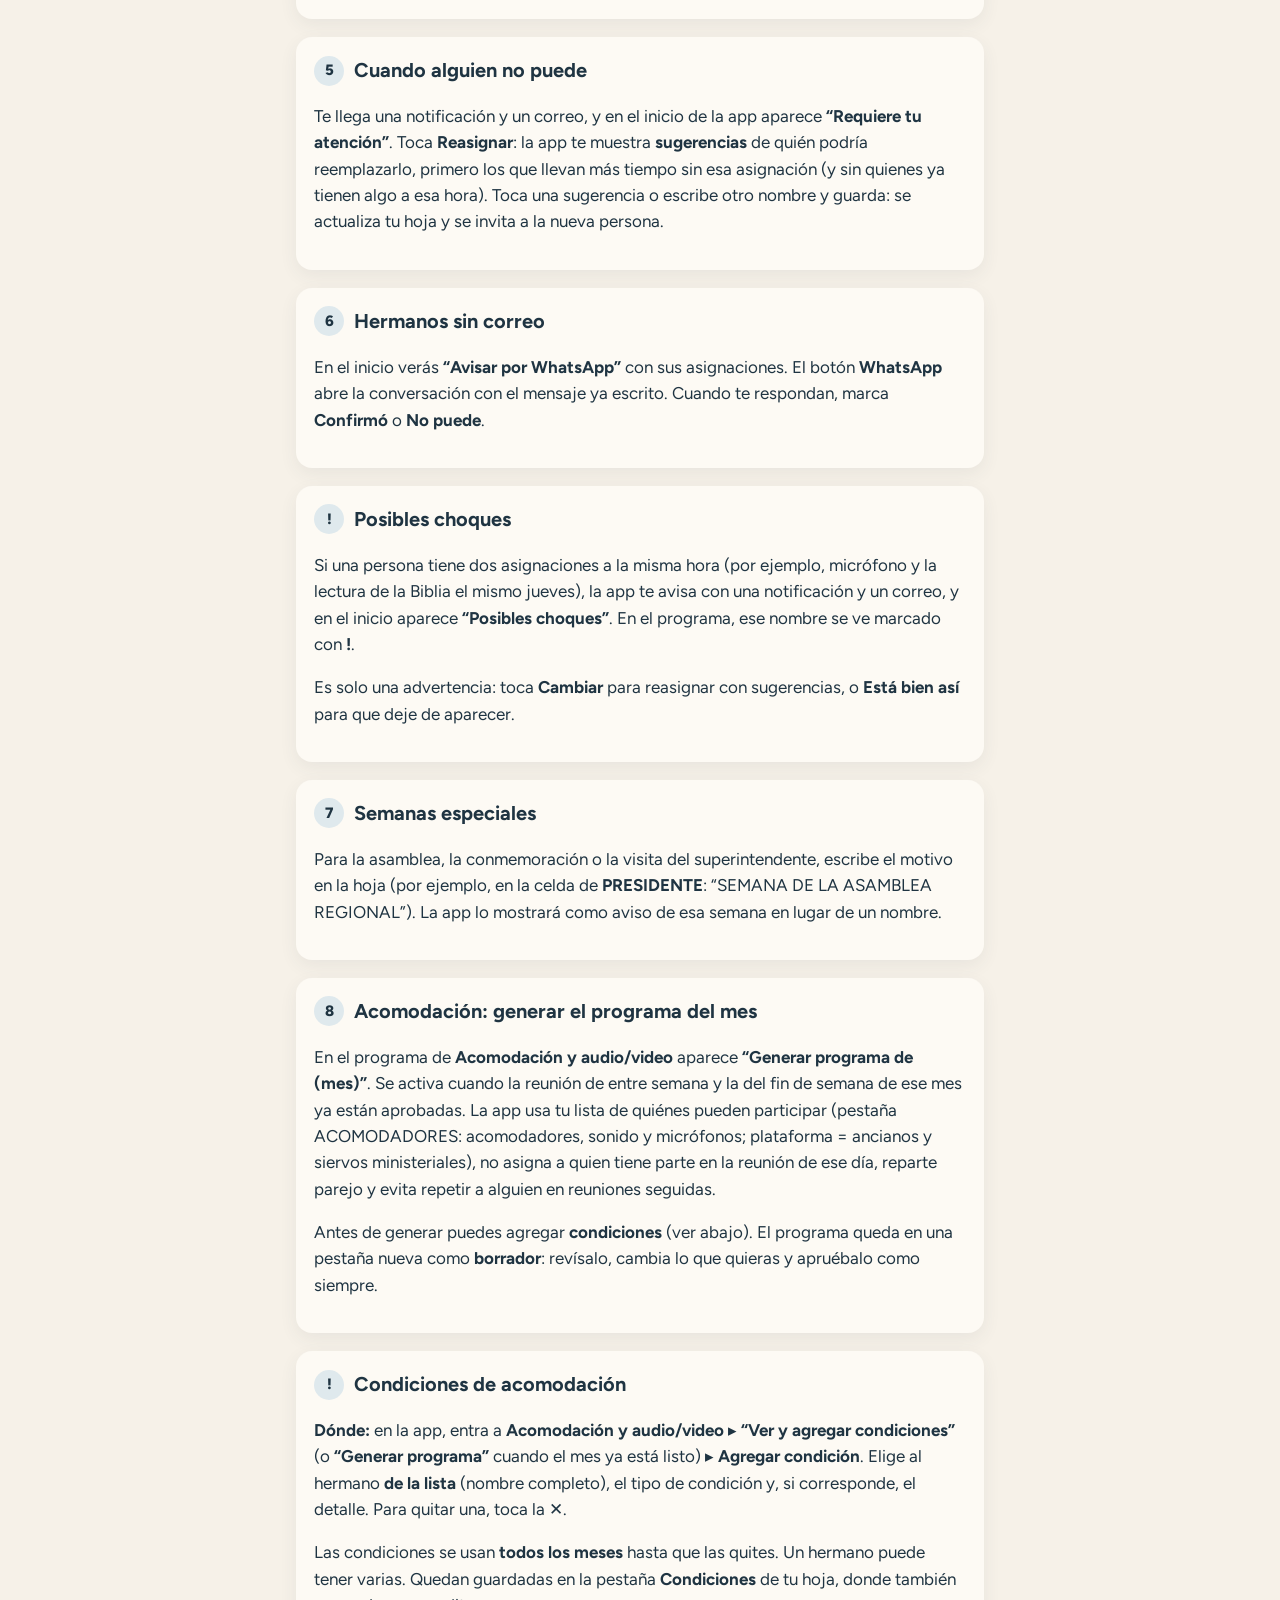
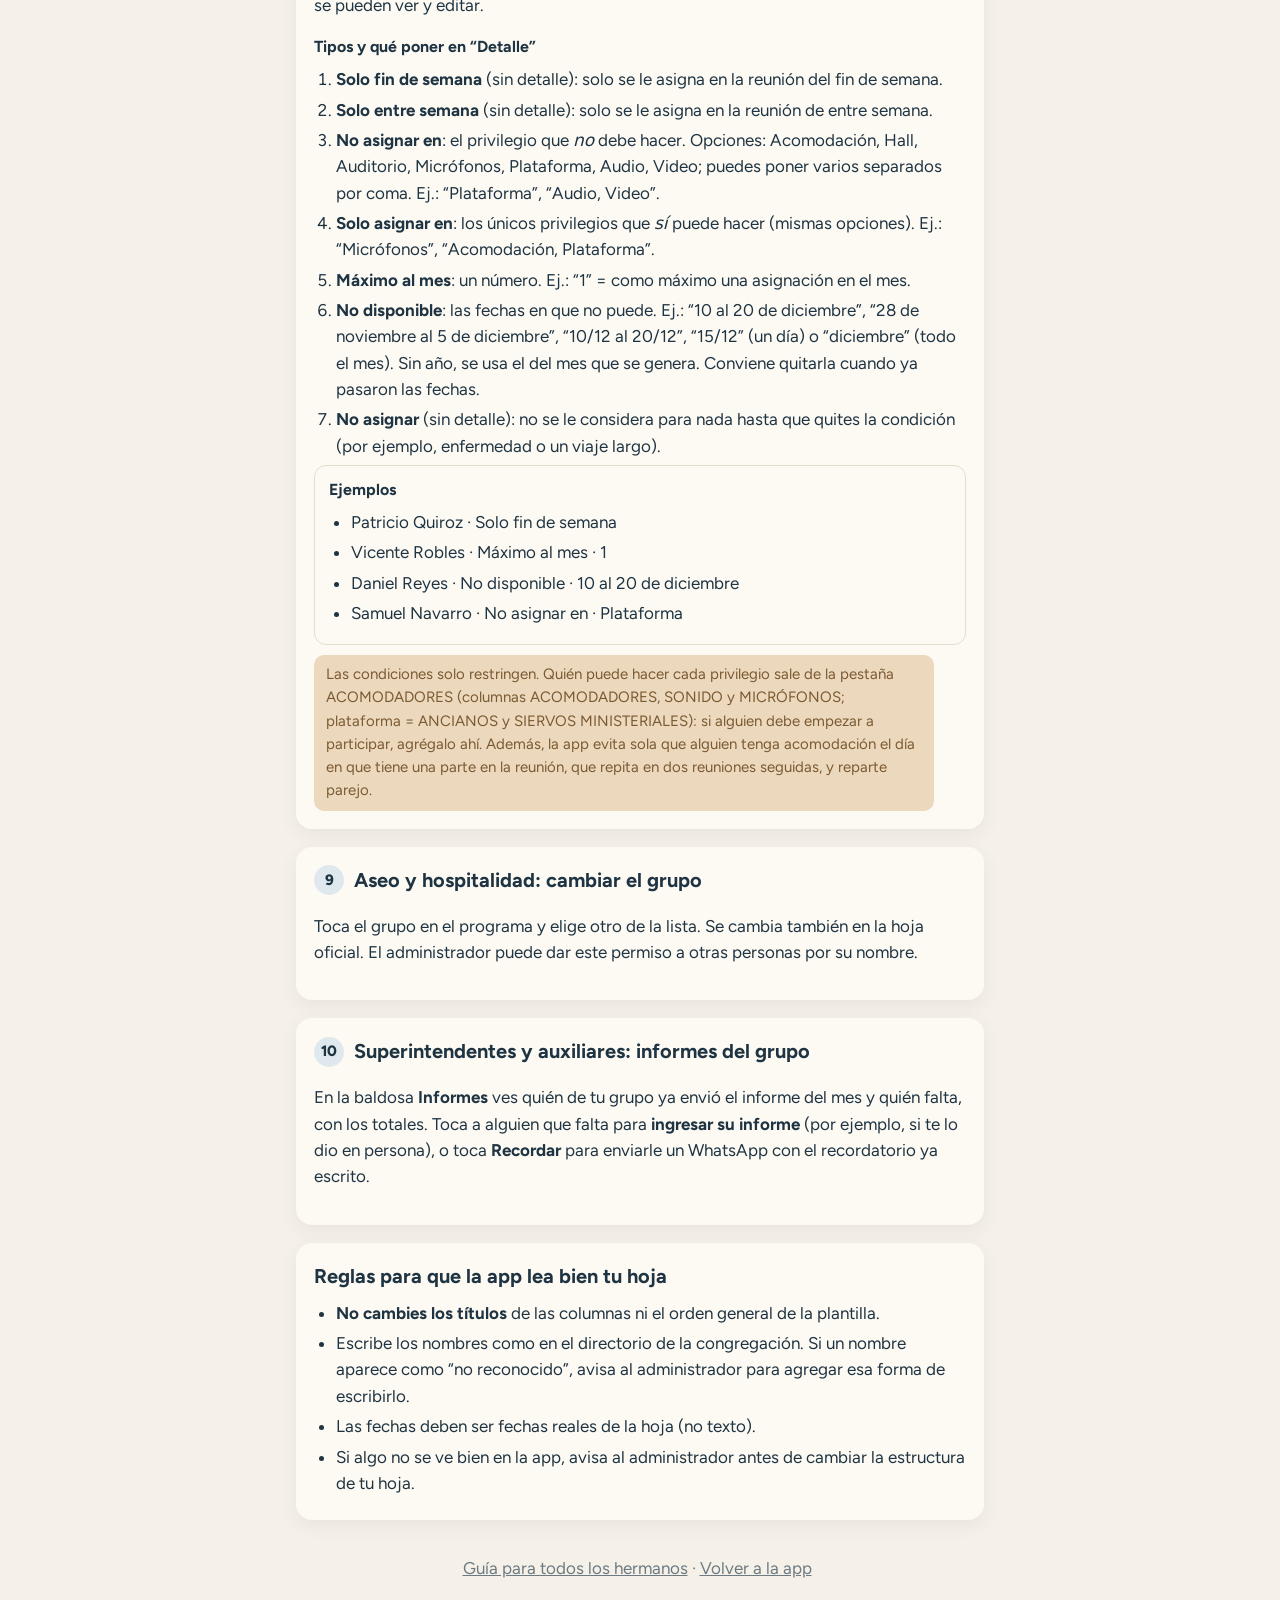
==== commit 0db633c4: "v47: explicación de las condiciones de acomodación en la guía para responsables Sección "Condiciones" ====
--- a/web/guia-responsables.html
+++ b/web/guia-responsables.html
@@ -24,7 +24,10 @@
       <a href="#whatsapp">6. Hermanos sin correo</a>
       <a href="#choques">Posibles choques</a>
       <a href="#especiales">7. Semanas especiales</a>
-      <a href="#informes">8. Informes de tu grupo</a>
+      <a href="#generar">8. Acomodación: generar el programa</a>
+      <a href="#condiciones">Condiciones de acomodación</a>
+      <a href="#aseo">9. Aseo y hospitalidad</a>
+      <a href="#informes">10. Informes de tu grupo</a>
       <a href="#reglas">Reglas para que la app lea bien tu hoja</a>
     </nav>
 
@@ -91,7 +94,33 @@
     <section id="generar">
       <h2><span class="n">8</span>Acomodación: generar el programa del mes</h2>
       <p>En el programa de <strong>Acomodación y audio/video</strong> aparece <strong>“Generar programa de (mes)”</strong>. Se activa cuando la reunión de entre semana y la del fin de semana de ese mes ya están aprobadas. La app usa tu lista de quiénes pueden participar (pestaña ACOMODADORES: acomodadores, sonido y micrófonos; plataforma = ancianos y siervos ministeriales), no asigna a quien tiene parte en la reunión de ese día, reparte parejo y evita repetir a alguien en reuniones seguidas.</p>
-      <p>Antes de generar puedes agregar <strong>condiciones</strong> (por ejemplo: “Solo fin de semana”, “No disponible: 10 al 20 de diciembre”, “Máximo al mes: 1”). Quedan en la pestaña <strong>Condiciones</strong> de tu hoja y se usan todos los meses. El programa queda en una pestaña nueva como <strong>borrador</strong>: revísalo, cambia lo que quieras y apruébalo como siempre.</p>
+      <p>Antes de generar puedes agregar <strong>condiciones</strong> (ver abajo). El programa queda en una pestaña nueva como <strong>borrador</strong>: revísalo, cambia lo que quieras y apruébalo como siempre.</p>
+    </section>
+
+    <section id="condiciones">
+      <h2><span class="n">!</span>Condiciones de acomodación</h2>
+      <p><strong>Dónde:</strong> en la app, entra a <strong>Acomodación y audio/video</strong> ▸ <strong>“Ver y agregar condiciones”</strong> (o <strong>“Generar programa”</strong> cuando el mes ya está listo) ▸ <strong>Agregar condición</strong>. Elige al hermano <strong>de la lista</strong> (nombre completo), el tipo de condición y, si corresponde, el detalle. Para quitar una, toca la ✕.</p>
+      <p>Las condiciones se usan <strong>todos los meses</strong> hasta que las quites. Un hermano puede tener varias. Quedan guardadas en la pestaña <strong>Condiciones</strong> de tu hoja, donde también se pueden ver y editar.</p>
+      <h3>Tipos y qué poner en “Detalle”</h3>
+      <ol>
+        <li><strong>Solo fin de semana</strong> (sin detalle): solo se le asigna en la reunión del fin de semana.</li>
+        <li><strong>Solo entre semana</strong> (sin detalle): solo se le asigna en la reunión de entre semana.</li>
+        <li><strong>No asignar en</strong>: el privilegio que <em>no</em> debe hacer. Opciones: Acomodación, Hall, Auditorio, Micrófonos, Plataforma, Audio, Video; puedes poner varios separados por coma. Ej.: “Plataforma”, “Audio, Video”.</li>
+        <li><strong>Solo asignar en</strong>: los únicos privilegios que <em>sí</em> puede hacer (mismas opciones). Ej.: “Micrófonos”, “Acomodación, Plataforma”.</li>
+        <li><strong>Máximo al mes</strong>: un número. Ej.: “1” = como máximo una asignación en el mes.</li>
+        <li><strong>No disponible</strong>: las fechas en que no puede. Ej.: “10 al 20 de diciembre”, “28 de noviembre al 5 de diciembre”, “10/12 al 20/12”, “15/12” (un día) o “diciembre” (todo el mes). Sin año, se usa el del mes que se genera. Conviene quitarla cuando ya pasaron las fechas.</li>
+        <li><strong>No asignar</strong> (sin detalle): no se le considera para nada hasta que quites la condición (por ejemplo, enfermedad o un viaje largo).</li>
+      </ol>
+      <div class="caja">
+        <h3>Ejemplos</h3>
+        <ul>
+          <li>Patricio Quiroz · Solo fin de semana</li>
+          <li>Vicente Robles · Máximo al mes · 1</li>
+          <li>Daniel Reyes · No disponible · 10 al 20 de diciembre</li>
+          <li>Samuel Navarro · No asignar en · Plataforma</li>
+        </ul>
+      </div>
+      <p class="nota">Las condiciones solo restringen. Quién puede hacer cada privilegio sale de la pestaña ACOMODADORES (columnas ACOMODADORES, SONIDO y MICRÓFONOS; plataforma = ANCIANOS y SIERVOS MINISTERIALES): si alguien debe empezar a participar, agrégalo ahí. Además, la app evita sola que alguien tenga acomodación el día en que tiene una parte en la reunión, que repita en dos reuniones seguidas, y reparte parejo.</p>
     </section>
 
     <section id="aseo">
